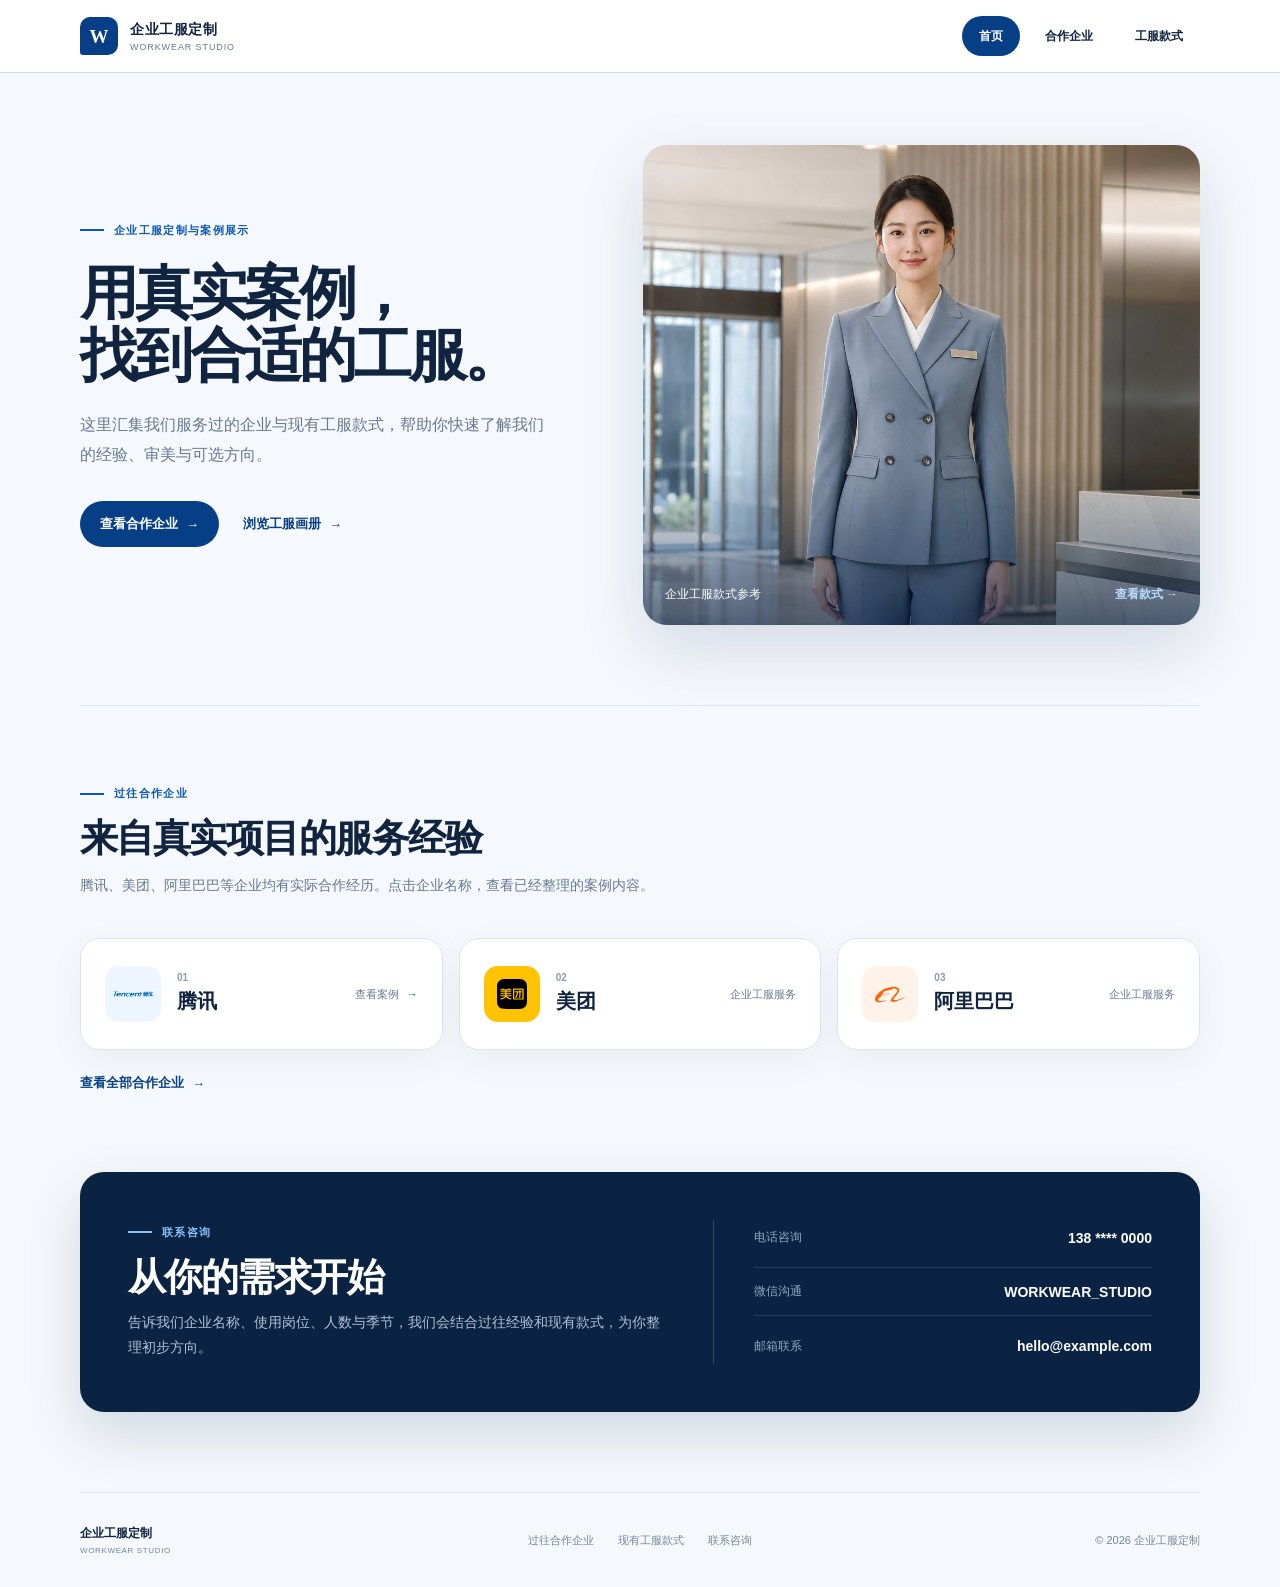
==== index.html @ c310ef92 "统一全站顶部导航" ====
<!doctype html>
<html lang="zh-CN">
  <head>
    <meta charset="utf-8" />
    <meta name="viewport" content="width=device-width, initial-scale=1, viewport-fit=cover" />
    <meta name="theme-color" content="#0b3a78" />
    <meta name="description" content="真实合作企业与现有工服款式，一页了解企业工服定制服务。" />
    <meta property="og:title" content="企业工服定制｜真实案例与效果画册" />
    <meta property="og:description" content="查看过往合作企业与现有工服款式。" />
    <meta property="og:type" content="website" />
    <meta property="og:url" content="https://tingyangyan1998-web.github.io/" />
    <meta property="og:image" content="https://tingyangyan1998-web.github.io/uniform-01-lobby.jpg" />
    <title>企业工服定制｜真实案例与效果画册</title>
    <link rel="stylesheet" href="home.css" />
    <script src="home.js" defer></script>
  </head>
  <body>
    <a class="skip-link" href="#main">跳到主要内容</a>

    <header class="home-header">
      <div class="home-nav">
        <a class="home-brand" href="index.html" aria-label="网站首页">
          <span class="home-mark" aria-hidden="true">W</span>
          <span class="brand-copy"><b>企业工服定制</b><small>WORKWEAR STUDIO</small></span>
        </a>
        <nav aria-label="主导航">
          <a class="is-active" href="index.html" aria-current="page">首页</a>
          <a href="cases.html">合作企业</a>
          <a href="lookbook.html">工服款式</a>
        </nav>
      </div>
    </header>

    <main id="main">
      <section class="home-hero">
        <div class="hero-copy">
          <p class="eyebrow">企业工服定制与案例展示</p>
          <h1>用真实案例，<br />找到合适的工服。</h1>
          <p class="hero-lead">这里汇集我们服务过的企业与现有工服款式，帮助你快速了解我们的经验、审美与可选方向。</p>
          <div class="hero-actions" aria-label="首页主要入口">
            <a class="primary-action" href="cases.html">查看合作企业 <span>→</span></a>
            <a class="text-action" href="lookbook.html">浏览工服画册 <span>→</span></a>
          </div>
        </div>

        <a class="hero-visual" href="lookbook.html" aria-label="查看现有工服款式">
          <img src="uniform-01-lobby.jpg" alt="灰蓝双排扣企业工服效果展示" width="1024" height="1536" fetchpriority="high" />
          <span>企业工服款式参考</span>
          <b>查看款式 →</b>
        </a>
      </section>

      <section class="partner-section section-shell" aria-labelledby="partnerTitle">
        <div class="section-heading">
          <p>过往合作企业</p>
          <h2 id="partnerTitle">来自真实项目的服务经验</h2>
          <span>腾讯、美团、阿里巴巴等企业均有实际合作经历。点击企业名称，查看已经整理的案例内容。</span>
        </div>

        <div class="partner-list">
          <a class="partner-card" href="case-tencent.html">
            <span class="partner-logo partner-logo--tencent"><img src="brand/tencent-logo.png" alt="腾讯 Logo" /></span>
            <span class="partner-name"><small>01</small><b>腾讯</b></span>
            <span class="partner-state">查看案例 <i>→</i></span>
          </a>
          <a class="partner-card" href="cases.html#meituan">
            <span class="partner-logo partner-logo--meituan"><img src="brand/meituan.svg" alt="美团 Logo" /></span>
            <span class="partner-name"><small>02</small><b>美团</b></span>
            <span class="partner-state">企业工服服务</span>
          </a>
          <a class="partner-card" href="cases.html#alibaba">
            <span class="partner-logo partner-logo--alibaba"><img src="brand/alibaba.svg" alt="阿里巴巴 Logo" /></span>
            <span class="partner-name"><small>03</small><b>阿里巴巴</b></span>
            <span class="partner-state">企业工服服务</span>
          </a>
        </div>

        <a class="section-link" href="cases.html">查看全部合作企业 <span>→</span></a>
      </section>

      <section id="contact" class="contact-section section-shell" aria-labelledby="contactTitle">
        <div class="contact-heading">
          <p>联系咨询</p>
          <h2 id="contactTitle">从你的需求开始</h2>
          <span>告诉我们企业名称、使用岗位、人数与季节，我们会结合过往经验和现有款式，为你整理初步方向。</span>
        </div>
        <dl class="contact-details">
          <div>
            <dt>电话咨询</dt>
            <dd>138 **** 0000</dd>
          </div>
          <div>
            <dt>微信沟通</dt>
            <dd>WORKWEAR_STUDIO</dd>
          </div>
          <div>
            <dt>邮箱联系</dt>
            <dd>hello@example.com</dd>
          </div>
        </dl>
      </section>
    </main>

    <footer class="home-footer">
      <div class="footer-brand">
        <b>企业工服定制</b>
        <span>WORKWEAR STUDIO</span>
      </div>
      <nav aria-label="页脚导航">
        <a href="cases.html">过往合作企业</a>
        <a href="lookbook.html">现有工服款式</a>
        <a href="#contact">联系咨询</a>
      </nav>
      <p>© 2026 企业工服定制</p>
    </footer>
  </body>
</html>
---- home.css ----
:root {
  color-scheme: light;
  --font-sans: -apple-system, BlinkMacSystemFont, "Segoe UI", "PingFang SC", "Hiragino Sans GB", "Microsoft YaHei", sans-serif;
  --ink: #10233f;
  --muted: #667990;
  --blue: #0b57b7;
  --blue-dark: #073f87;
  --deep: #0a2342;
  --line: #dce5ef;
  --canvas: #f5f8fc;
  --surface: #ffffff;
  --text-display: clamp(46px, 4.5vw, 60px);
  --text-section: clamp(30px, 3vw, 40px);
  --text-body: 15px;
  --text-small: 12px;
  --space-1: 8px;
  --space-2: 16px;
  --space-3: 24px;
  --space-4: 32px;
  --space-5: 40px;
  --space-6: 48px;
  --space-8: 64px;
  --space-10: 80px;
  --radius-small: 12px;
  --radius-card: 20px;
  --container: 1120px;
}

* { box-sizing: border-box; }

html {
  scroll-behavior: smooth;
  background: var(--canvas);
}

body {
  margin: 0;
  min-width: 320px;
  color: var(--ink);
  background: var(--canvas);
  font-family: var(--font-sans);
  font-size: var(--text-body);
  -webkit-font-smoothing: antialiased;
}

img { max-width: 100%; }
a { color: inherit; }
a:focus-visible { outline: 3px solid #82b9ff; outline-offset: 3px; }

.skip-link {
  position: fixed;
  z-index: 100;
  top: 10px;
  left: 10px;
  padding: 10px 14px;
  color: #fff;
  background: var(--blue-dark);
  border-radius: 8px;
  transform: translateY(-160%);
}

.skip-link:focus { transform: translateY(0); }

.section-shell,
.home-nav,
.home-footer,
.home-hero {
  width: min(var(--container), calc(100% - 48px));
  margin-inline: auto;
}

.home-header {
  position: sticky;
  z-index: 30;
  top: 0;
  border-bottom: 1px solid rgba(204, 217, 231, .88);
  background: rgba(255, 255, 255, .95);
  backdrop-filter: blur(16px);
  -webkit-backdrop-filter: blur(16px);
}

.home-nav {
  min-height: 72px;
  display: flex;
  align-items: center;
  justify-content: space-between;
  gap: var(--space-3);
}

.home-brand {
  display: inline-flex;
  align-items: center;
  gap: 12px;
  flex: 0 0 auto;
  text-decoration: none;
}

.brand-copy { display: grid; gap: 3px; }
.brand-copy b { letter-spacing: .04em; font-size: 14px; }
.brand-copy small { color: var(--muted); letter-spacing: .1em; font-size: 9px; }

.home-mark {
  width: 38px;
  height: 38px;
  display: grid;
  place-items: center;
  border-radius: 10px 10px 10px 3px;
  color: #fff;
  background: var(--blue-dark);
  font: 700 19px/1 Georgia, serif;
}

.home-nav nav {
  display: flex;
  align-items: center;
  gap: var(--space-1);
}

.home-nav nav a {
  min-height: 40px;
  padding: 0 17px;
  display: inline-flex;
  align-items: center;
  justify-content: center;
  border-radius: 999px;
  text-decoration: none;
  white-space: nowrap;
  font-size: 12px;
  font-weight: 700;
}

.home-nav nav a:hover { color: var(--blue-dark); background: #eaf2fb; }
.home-nav nav a.is-active { color: #fff; background: var(--blue-dark); }

.home-hero {
  min-height: 620px;
  padding: 72px 0 80px;
  display: grid;
  grid-template-columns: .92fr 1.08fr;
  align-items: center;
  gap: clamp(48px, 7vw, 88px);
}

.eyebrow,
.section-heading > p,
.contact-heading > p {
  margin: 0;
  display: flex;
  align-items: center;
  gap: 10px;
  color: var(--blue);
  letter-spacing: .12em;
  font-size: 11px;
  font-weight: 750;
}

.eyebrow::before,
.section-heading > p::before,
.contact-heading > p::before {
  content: "";
  width: 24px;
  height: 2px;
  flex: 0 0 auto;
  background: currentColor;
}

.hero-copy h1 {
  max-width: 620px;
  margin: var(--space-3) 0;
  letter-spacing: -.055em;
  font-size: var(--text-display);
  line-height: 1.08;
}

.hero-lead {
  max-width: 520px;
  margin: 0;
  color: var(--muted);
  font-size: 16px;
  line-height: 1.85;
}

.hero-actions {
  margin-top: var(--space-4);
  display: flex;
  align-items: center;
  gap: var(--space-3);
}

.primary-action,
.text-action {
  min-height: 46px;
  display: inline-flex;
  align-items: center;
  justify-content: center;
  gap: var(--space-1);
  text-decoration: none;
  font-size: 13px;
  font-weight: 700;
}

.primary-action {
  padding: 0 20px;
  color: #fff;
  border-radius: 999px;
  background: var(--blue-dark);
}

.primary-action:hover { background: var(--blue); }
.text-action { color: var(--blue-dark); }
.text-action:hover { color: var(--blue); }

.hero-visual {
  position: relative;
  overflow: hidden;
  height: 480px;
  border-radius: 24px;
  background: #dbe5ef;
  box-shadow: 0 24px 64px rgba(18, 53, 91, .14);
  text-decoration: none;
}

.hero-visual::after {
  content: "";
  position: absolute;
  inset: auto 0 0;
  height: 34%;
  background: linear-gradient(transparent, rgba(3, 29, 63, .66));
}

.hero-visual img {
  display: block;
  width: 100%;
  height: 100%;
  object-fit: cover;
  object-position: center top;
}

.hero-visual span,
.hero-visual b {
  position: absolute;
  z-index: 2;
  bottom: 22px;
  color: #fff;
  font-size: 12px;
}

.hero-visual span { left: 22px; }
.hero-visual b { right: 22px; color: #b9dcff; }

.partner-section {
  padding: var(--space-10) 0;
  border-top: 1px solid var(--line);
}

.section-heading {
  max-width: 650px;
}

.section-heading h2,
.contact-heading h2 {
  margin: 14px 0 12px;
  letter-spacing: -.04em;
  font-size: var(--text-section);
  line-height: 1.2;
}

.section-heading > span,
.contact-heading > span {
  color: var(--muted);
  font-size: 14px;
  line-height: 1.8;
}

.partner-list {
  margin-top: var(--space-5);
  display: grid;
  grid-template-columns: repeat(3, minmax(0, 1fr));
  gap: var(--space-2);
}

.partner-card {
  min-height: 112px;
  padding: 24px;
  display: grid;
  grid-template-columns: 56px minmax(0, 1fr) auto;
  align-items: center;
  gap: 16px;
  border: 1px solid var(--line);
  border-radius: var(--radius-card);
  background: var(--surface);
  box-shadow: 0 10px 34px rgba(25, 54, 88, .05);
  text-decoration: none;
  transition: border-color .2s ease, transform .2s ease, box-shadow .2s ease;
}

.partner-card:hover {
  border-color: #b8cee6;
  box-shadow: 0 14px 40px rgba(25, 54, 88, .1);
  transform: translateY(-2px);
}

.partner-logo {
  width: 56px;
  height: 56px;
  display: grid;
  place-items: center;
  overflow: hidden;
  border-radius: 14px;
}

.partner-logo img {
  display: block;
  object-fit: contain;
}

.partner-logo--tencent { background: #edf6ff; }
.partner-logo--tencent img { width: 46px; }
.partner-logo--meituan { background: #ffc300; }
.partner-logo--meituan img { width: 30px; height: 30px; }
.partner-logo--alibaba { background: #fff2e8; }
.partner-logo--alibaba img { width: 31px; height: 31px; }

.partner-name {
  min-width: 0;
  display: grid;
  gap: 5px;
}

.partner-name small {
  color: #8a9db3;
  font: 700 10px/1 var(--font-sans);
}

.partner-name b { font-size: 20px; }

.partner-state {
  color: var(--muted);
  white-space: nowrap;
  font-size: 11px;
}

.partner-state i {
  margin-left: 5px;
  color: var(--blue);
  font-style: normal;
}

.section-link {
  margin-top: var(--space-3);
  display: inline-flex;
  align-items: center;
  gap: var(--space-1);
  color: var(--blue-dark);
  text-decoration: none;
  font-size: 13px;
  font-weight: 700;
}

.section-link:hover { color: var(--blue); }

.contact-section {
  margin-bottom: var(--space-10);
  padding: 48px;
  display: grid;
  grid-template-columns: 1.1fr .9fr;
  align-items: center;
  gap: var(--space-6);
  color: #fff;
  border-radius: 24px;
  background: var(--deep);
  box-shadow: 0 22px 56px rgba(8, 31, 61, .14);
}

.contact-heading > p { color: #86c2ff; }
.contact-heading h2 { margin-bottom: 10px; }
.contact-heading > span { color: #b2c2d5; }

.contact-details {
  margin: 0;
  padding-left: var(--space-5);
  border-left: 1px solid rgba(255, 255, 255, .18);
}

.contact-details > div {
  min-height: 48px;
  padding: 12px 0;
  display: grid;
  grid-template-columns: minmax(88px, .8fr) minmax(0, 1.2fr);
  align-items: center;
  gap: 24px;
  border-bottom: 1px solid rgba(255, 255, 255, .12);
}

.contact-details > div:first-child { padding-top: 0; }
.contact-details > div:last-child {
  padding-bottom: 0;
  border-bottom: 0;
}

.contact-details dt {
  color: #90a8c3;
  font-size: 12px;
}

.contact-details dd {
  margin: 0;
  color: #fff;
  font-size: 14px;
  font-weight: 700;
  text-align: right;
  overflow-wrap: anywhere;
}

.home-footer {
  padding: 32px 0 calc(32px + env(safe-area-inset-bottom));
  display: grid;
  grid-template-columns: 1fr auto 1fr;
  align-items: center;
  gap: var(--space-4);
  border-top: 1px solid var(--line);
  color: #75869a;
  font-size: 11px;
}

.footer-brand { display: grid; gap: 4px; }
.footer-brand b { color: var(--ink); font-size: 12px; }
.footer-brand span { letter-spacing: .08em; font-size: 8px; }

.home-footer nav {
  display: flex;
  justify-content: center;
  gap: var(--space-3);
}

.home-footer nav a { text-decoration: none; }
.home-footer nav a:hover { color: var(--blue); }
.home-footer p { margin: 0; text-align: right; }

@media (max-width: 940px) {
  .home-hero { grid-template-columns: .92fr 1.08fr; gap: 40px; }
  .hero-visual { height: 430px; }
  .partner-list { grid-template-columns: 1fr; }
  .partner-card { min-height: 96px; }
  .contact-section { grid-template-columns: 1fr; }
}

@media (max-width: 720px) {
  :root {
    --text-display: 38px;
    --text-section: 30px;
    --space-10: 64px;
  }

  .section-shell,
  .home-nav,
  .home-footer,
  .home-hero {
    width: min(100% - 28px, 620px);
  }

  .home-nav { min-height: 64px; gap: 8px; }
  .brand-copy { display: none; }
  .home-mark { width: 34px; height: 34px; font-size: 17px; }
  .home-nav nav { gap: 6px; }
  .home-nav nav a { min-height: 44px; padding: 0 11px; font-size: 11px; }

  .home-hero {
    min-height: 0;
    padding: 44px 0 56px;
    grid-template-columns: 1fr;
    gap: var(--space-4);
  }

  .eyebrow,
  .section-heading > p,
  .contact-heading > p { font-size: 10px; }

  .hero-copy h1 { margin: 20px 0; line-height: 1.12; }
  .hero-lead { font-size: 14px; line-height: 1.8; }
  .hero-actions { margin-top: var(--space-3); gap: 18px; }
  .primary-action, .text-action { min-height: 42px; font-size: 12px; }
  .primary-action { padding-inline: 17px; }
  .hero-visual { height: 330px; border-radius: 18px; }
  .hero-visual span, .hero-visual b { bottom: 18px; font-size: 11px; }
  .hero-visual span { left: 18px; }
  .hero-visual b { right: 18px; }

  .partner-section { padding: 56px 0; }
  .section-heading > span, .contact-heading > span { font-size: 13px; }
  .partner-list { margin-top: var(--space-4); gap: 12px; }
  .partner-card { min-height: 92px; padding: 16px; }
  .partner-name b { font-size: 19px; }

  .contact-section {
    margin-bottom: 56px;
    padding: 30px 24px;
    gap: var(--space-4);
    border-radius: 20px;
  }

  .contact-details {
    padding: var(--space-3) 0 0;
    border-top: 1px solid rgba(255, 255, 255, .18);
    border-left: 0;
  }

  .contact-details > div {
    grid-template-columns: minmax(76px, .8fr) minmax(0, 1.2fr);
    gap: 16px;
  }

  .contact-details dd { font-size: 13px; }

  .home-footer {
    padding-top: 24px;
    padding-bottom: calc(24px + env(safe-area-inset-bottom));
    grid-template-columns: 1fr;
    justify-items: center;
    gap: 18px;
    text-align: center;
  }

  .footer-brand { justify-items: center; }
  .home-footer nav { flex-wrap: wrap; gap: 12px 20px; }
  .home-footer p { text-align: center; }
}

@media (max-width: 390px) {
  :root { --text-display: 38px; }
  .section-shell, .home-nav, .home-footer, .home-hero { width: calc(100% - 24px); }
  .home-nav nav a { padding-inline: 8px; font-size: 10px; }
  .hero-actions { display: grid; grid-template-columns: 1fr 1fr; gap: 10px; }
  .hero-visual { height: 310px; }
  .partner-card { grid-template-columns: 48px minmax(0, 1fr); }
  .partner-logo { width: 48px; height: 48px; }
  .partner-state { grid-column: 2; }
}

@media (prefers-reduced-motion: reduce) {
  *, *::before, *::after {
    scroll-behavior: auto !important;
    animation-duration: .01ms !important;
    transition-duration: .01ms !important;
  }
}
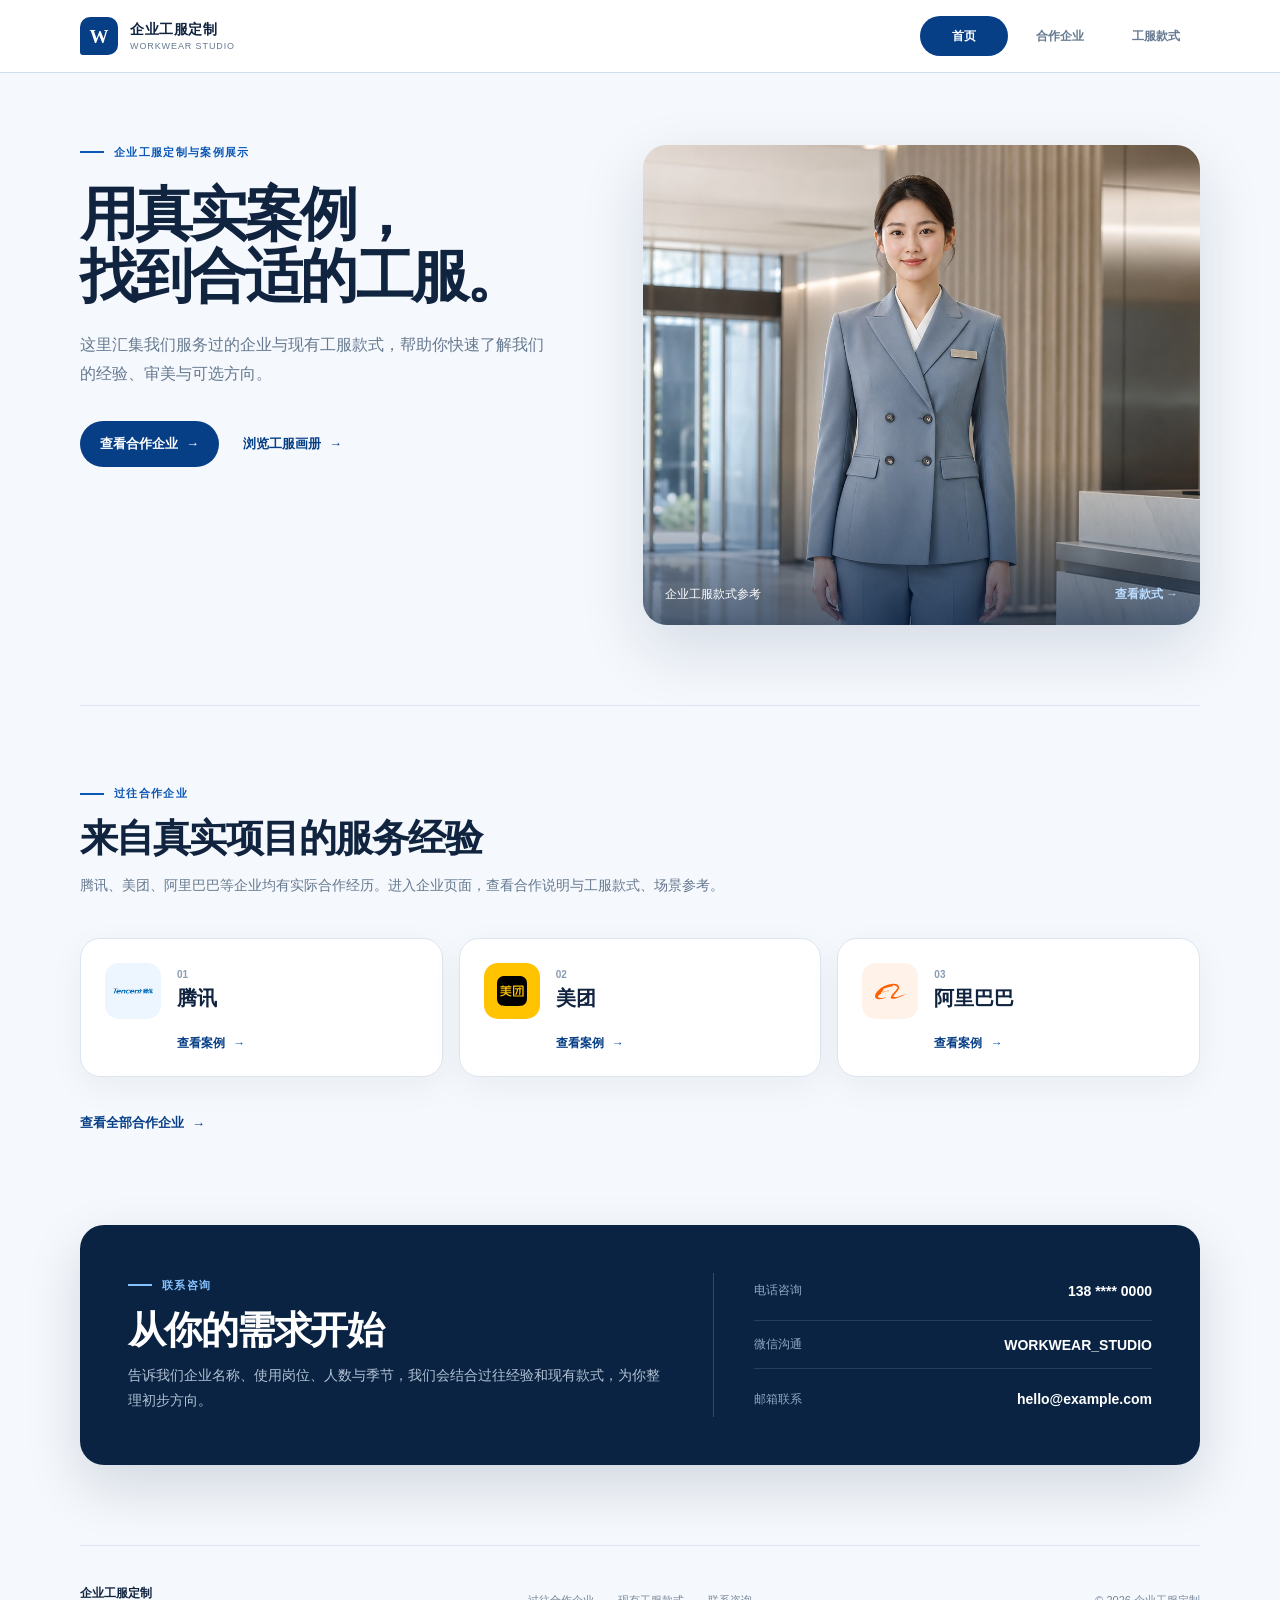
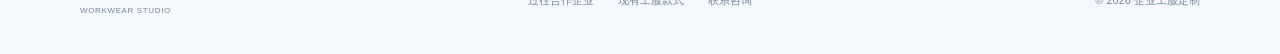
==== commit e7c402fd: "完善企业案例并统一整站视觉" ====
--- a/index.html
+++ b/index.html
@@ -12,18 +12,19 @@
     <meta property="og:image" content="https://tingyangyan1998-web.github.io/uniform-01-lobby.jpg" />
     <title>企业工服定制｜真实案例与效果画册</title>
     <link rel="stylesheet" href="home.css" />
+    <link rel="stylesheet" href="site-shell.css" />
     <script src="home.js" defer></script>
   </head>
   <body>
     <a class="skip-link" href="#main">跳到主要内容</a>
 
-    <header class="home-header">
-      <div class="home-nav">
-        <a class="home-brand" href="index.html" aria-label="网站首页">
-          <span class="home-mark" aria-hidden="true">W</span>
-          <span class="brand-copy"><b>企业工服定制</b><small>WORKWEAR STUDIO</small></span>
+    <header class="home-header global-header">
+      <div class="home-nav global-nav">
+        <a class="home-brand global-brand" href="index.html" aria-label="网站首页">
+          <span class="home-mark global-mark" aria-hidden="true">W</span>
+          <span class="brand-copy global-brand-copy"><b>企业工服定制</b><small>WORKWEAR STUDIO</small></span>
         </a>
-        <nav aria-label="主导航">
+        <nav class="global-tabs" aria-label="主导航">
           <a class="is-active" href="index.html" aria-current="page">首页</a>
           <a href="cases.html">合作企业</a>
           <a href="lookbook.html">工服款式</a>
@@ -35,8 +36,8 @@
       <section class="home-hero">
         <div class="hero-copy">
           <p class="eyebrow">企业工服定制与案例展示</p>
-          <h1>用真实案例，<br />找到合适的工服。</h1>
-          <p class="hero-lead">这里汇集我们服务过的企业与现有工服款式，帮助你快速了解我们的经验、审美与可选方向。</p>
+          <h1 class="global-page-title">用真实案例，<br />找到合适的工服。</h1>
+          <p class="hero-lead global-page-lead">这里汇集我们服务过的企业与现有工服款式，帮助你快速了解我们的经验、审美与可选方向。</p>
           <div class="hero-actions" aria-label="首页主要入口">
             <a class="primary-action" href="cases.html">查看合作企业 <span>→</span></a>
             <a class="text-action" href="lookbook.html">浏览工服画册 <span>→</span></a>
@@ -54,7 +55,7 @@
         <div class="section-heading">
           <p>过往合作企业</p>
           <h2 id="partnerTitle">来自真实项目的服务经验</h2>
-          <span>腾讯、美团、阿里巴巴等企业均有实际合作经历。点击企业名称，查看已经整理的案例内容。</span>
+          <span>腾讯、美团、阿里巴巴等企业均有实际合作经历。进入企业页面，查看合作说明与工服款式、场景参考。</span>
         </div>
 
         <div class="partner-list">
@@ -63,15 +64,15 @@
             <span class="partner-name"><small>01</small><b>腾讯</b></span>
             <span class="partner-state">查看案例 <i>→</i></span>
           </a>
-          <a class="partner-card" href="cases.html#meituan">
+          <a class="partner-card" href="case-meituan.html">
             <span class="partner-logo partner-logo--meituan"><img src="brand/meituan.svg" alt="美团 Logo" /></span>
             <span class="partner-name"><small>02</small><b>美团</b></span>
-            <span class="partner-state">企业工服服务</span>
+            <span class="partner-state">查看案例 <i>→</i></span>
           </a>
-          <a class="partner-card" href="cases.html#alibaba">
+          <a class="partner-card" href="case-alibaba.html">
             <span class="partner-logo partner-logo--alibaba"><img src="brand/alibaba.svg" alt="阿里巴巴 Logo" /></span>
             <span class="partner-name"><small>03</small><b>阿里巴巴</b></span>
-            <span class="partner-state">企业工服服务</span>
+            <span class="partner-state">查看案例 <i>→</i></span>
           </a>
         </div>
 
--- a/home.css
+++ b/home.css
@@ -280,10 +280,10 @@
 }
 
 .partner-card {
-  min-height: 112px;
+  min-height: 132px;
   padding: 24px;
   display: grid;
-  grid-template-columns: 56px minmax(0, 1fr) auto;
+  grid-template-columns: 56px minmax(0, 1fr);
   align-items: center;
   gap: 16px;
   border: 1px solid var(--line);
@@ -335,9 +335,11 @@
 .partner-name b { font-size: 20px; }
 
 .partner-state {
-  color: var(--muted);
+  grid-column: 2;
+  color: var(--blue-dark);
   white-space: nowrap;
-  font-size: 11px;
+  font-size: 12px;
+  font-weight: 700;
 }
 
 .partner-state i {
@@ -348,6 +350,7 @@
 
 .section-link {
   margin-top: var(--space-3);
+  min-height: 44px;
   display: inline-flex;
   align-items: center;
   gap: var(--space-1);
@@ -433,7 +436,7 @@
   gap: var(--space-3);
 }
 
-.home-footer nav a { text-decoration: none; }
+.home-footer nav a { min-height: 44px; display: inline-flex; align-items: center; text-decoration: none; }
 .home-footer nav a:hover { color: var(--blue); }
 .home-footer p { margin: 0; text-align: right; }
 
@@ -441,7 +444,7 @@
   .home-hero { grid-template-columns: .92fr 1.08fr; gap: 40px; }
   .hero-visual { height: 430px; }
   .partner-list { grid-template-columns: 1fr; }
-  .partner-card { min-height: 96px; }
+  .partner-card { min-height: 112px; }
   .contact-section { grid-template-columns: 1fr; }
 }
 
@@ -479,9 +482,9 @@
   .hero-copy h1 { margin: 20px 0; line-height: 1.12; }
   .hero-lead { font-size: 14px; line-height: 1.8; }
   .hero-actions { margin-top: var(--space-3); gap: 18px; }
-  .primary-action, .text-action { min-height: 42px; font-size: 12px; }
+  .primary-action, .text-action { min-height: 44px; font-size: 12px; }
   .primary-action { padding-inline: 17px; }
-  .hero-visual { height: 330px; border-radius: 18px; }
+  .hero-visual { height: 330px; border-radius: 20px; }
   .hero-visual span, .hero-visual b { bottom: 18px; font-size: 11px; }
   .hero-visual span { left: 18px; }
   .hero-visual b { right: 18px; }
@@ -489,8 +492,8 @@
   .partner-section { padding: 56px 0; }
   .section-heading > span, .contact-heading > span { font-size: 13px; }
   .partner-list { margin-top: var(--space-4); gap: 12px; }
-  .partner-card { min-height: 92px; padding: 16px; }
-  .partner-name b { font-size: 19px; }
+  .partner-card { min-height: 112px; padding: 18px; }
+  .partner-name b { font-size: 20px; }
 
   .contact-section {
     margin-bottom: 56px;
--- a/site-shell.css
+++ b/site-shell.css
@@ -0,0 +1,201 @@
+:root {
+  --site-ink: #10233f;
+  --site-muted: #667990;
+  --site-blue: #0b57b7;
+  --site-blue-dark: #073f87;
+  --site-line: #dce5ef;
+  --site-canvas: #f5f8fc;
+  --site-container: 1120px;
+}
+
+.global-header {
+  position: sticky;
+  z-index: 30;
+  top: 0;
+  border-bottom: 1px solid rgba(204, 217, 231, .88);
+  background: rgba(255, 255, 255, .95);
+  backdrop-filter: blur(16px);
+  -webkit-backdrop-filter: blur(16px);
+}
+
+.global-nav.global-nav {
+  width: min(var(--site-container), calc(100% - 48px));
+  height: 72px;
+  min-height: 72px;
+  margin-inline: auto;
+  display: flex;
+  align-items: center;
+  justify-content: space-between;
+  gap: 24px;
+}
+
+.global-brand.global-brand {
+  min-width: 0;
+  display: inline-flex;
+  align-items: center;
+  gap: 12px;
+  flex: 0 0 auto;
+  color: var(--site-ink);
+  text-decoration: none;
+}
+
+.global-mark.global-mark {
+  width: 38px;
+  height: 38px;
+  display: grid;
+  place-items: center;
+  flex: 0 0 38px;
+  border-radius: 10px 10px 10px 3px;
+  color: #fff;
+  background: var(--site-blue-dark);
+  font: 700 19px/1 Georgia, serif;
+}
+
+.global-brand-copy.global-brand-copy {
+  display: grid;
+  gap: 3px;
+}
+
+.global-brand-copy :is(b, strong) {
+  color: var(--site-ink);
+  letter-spacing: .04em;
+  font-size: 14px;
+  line-height: 1.2;
+}
+
+.global-brand-copy small {
+  color: var(--site-muted);
+  letter-spacing: .1em;
+  font-size: 9px;
+  line-height: 1.2;
+}
+
+.global-nav .global-tabs {
+  width: 280px;
+  display: grid;
+  grid-template-columns: repeat(3, 88px);
+  align-items: center;
+  gap: 8px;
+}
+
+.global-nav .global-tabs a {
+  width: 88px;
+  min-height: 40px;
+  padding: 0;
+  display: inline-flex;
+  align-items: center;
+  justify-content: center;
+  border-radius: 999px;
+  color: var(--site-muted);
+  background: transparent;
+  text-decoration: none;
+  white-space: nowrap;
+  font-size: 12px;
+  font-weight: 700;
+}
+
+.global-nav .global-tabs a:hover {
+  color: var(--site-blue-dark);
+  background: #eaf2fb;
+}
+
+.global-nav .global-tabs a.is-active {
+  color: #fff;
+  background: var(--site-blue-dark);
+}
+
+h1.global-page-title {
+  margin-top: 24px;
+  margin-bottom: 24px;
+  letter-spacing: -.05em;
+  font-size: clamp(46px, 4.5vw, 60px);
+  line-height: 1.08;
+}
+
+/* Keep the label above each primary-page title on one shared text rhythm. */
+.home-hero .eyebrow,
+.archive-hero .overline,
+.intro > .eyebrow {
+  margin-bottom: 0;
+  font-size: 11px;
+  line-height: 14px;
+}
+
+.global-page-lead.global-page-lead {
+  margin-top: 0;
+  margin-bottom: 0;
+  color: var(--site-muted);
+  font-size: 16px;
+  line-height: 1.8;
+}
+
+.home-hero {
+  min-height: 0;
+  padding-top: 72px;
+  align-items: start;
+}
+
+.archive-hero,
+.catalog-shell {
+  padding-top: 72px;
+}
+
+@media (max-width: 720px) {
+  .global-nav.global-nav {
+    width: min(100% - 28px, 620px);
+    height: 64px;
+    min-height: 64px;
+    gap: 8px;
+  }
+
+  .global-brand-copy.global-brand-copy { display: none; }
+
+  .global-mark.global-mark {
+    width: 34px;
+    height: 34px;
+    flex-basis: 34px;
+    font-size: 17px;
+  }
+
+  .global-nav .global-tabs {
+    width: 248px;
+    grid-template-columns: repeat(3, 80px);
+    gap: 4px;
+  }
+
+  .global-nav .global-tabs a {
+    width: 80px;
+    min-height: 44px;
+    padding: 0;
+    font-size: 11px;
+  }
+
+  h1.global-page-title {
+    margin-top: 20px;
+    margin-bottom: 20px;
+    font-size: 38px;
+    line-height: 1.12;
+  }
+
+  .home-hero .eyebrow,
+  .archive-hero .overline,
+  .intro > .eyebrow {
+    font-size: 10px;
+    line-height: 14px;
+  }
+
+  .global-page-lead.global-page-lead {
+    font-size: 14px;
+    line-height: 1.8;
+  }
+
+  .home-hero,
+  .archive-hero,
+  .catalog-shell {
+    padding-top: 48px;
+  }
+}
+
+@media (max-width: 390px) {
+  .global-nav.global-nav { width: calc(100% - 24px); }
+}
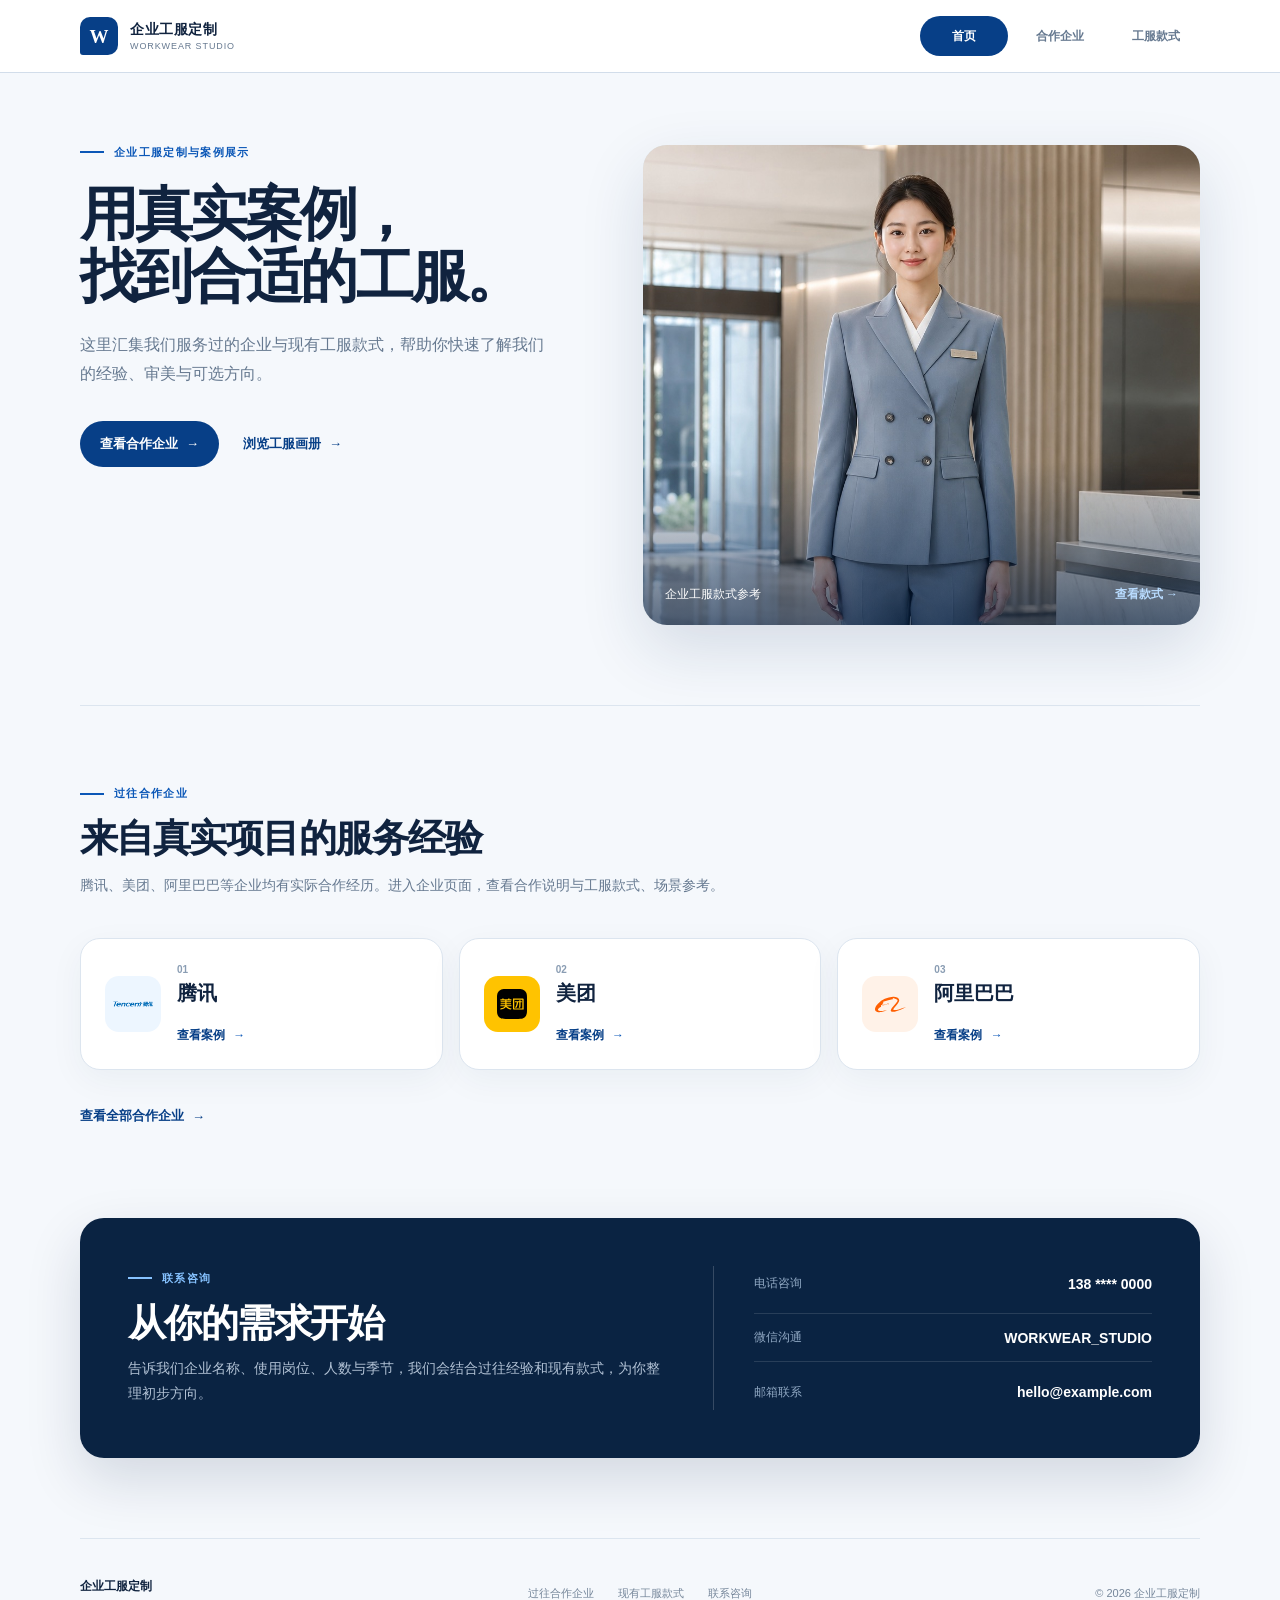
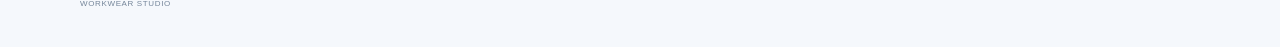
==== commit d80f5758: "精简企业案例信息并修正视觉细节" ====
--- a/index.html
+++ b/index.html
@@ -11,9 +11,9 @@
     <meta property="og:url" content="https://tingyangyan1998-web.github.io/" />
     <meta property="og:image" content="https://tingyangyan1998-web.github.io/uniform-01-lobby.jpg" />
     <title>企业工服定制｜真实案例与效果画册</title>
-    <link rel="stylesheet" href="home.css" />
-    <link rel="stylesheet" href="site-shell.css" />
-    <script src="home.js" defer></script>
+    <link rel="stylesheet" href="home.css?v=20260830-refine" />
+    <link rel="stylesheet" href="site-shell.css?v=e7c402f" />
+    <script src="home.js?v=e7c402f" defer></script>
   </head>
   <body>
     <a class="skip-link" href="#main">跳到主要内容</a>
--- a/home.css
+++ b/home.css
@@ -303,6 +303,8 @@
 .partner-logo {
   width: 56px;
   height: 56px;
+  grid-row: 1 / span 2;
+  align-self: center;
   display: grid;
   place-items: center;
   overflow: hidden;
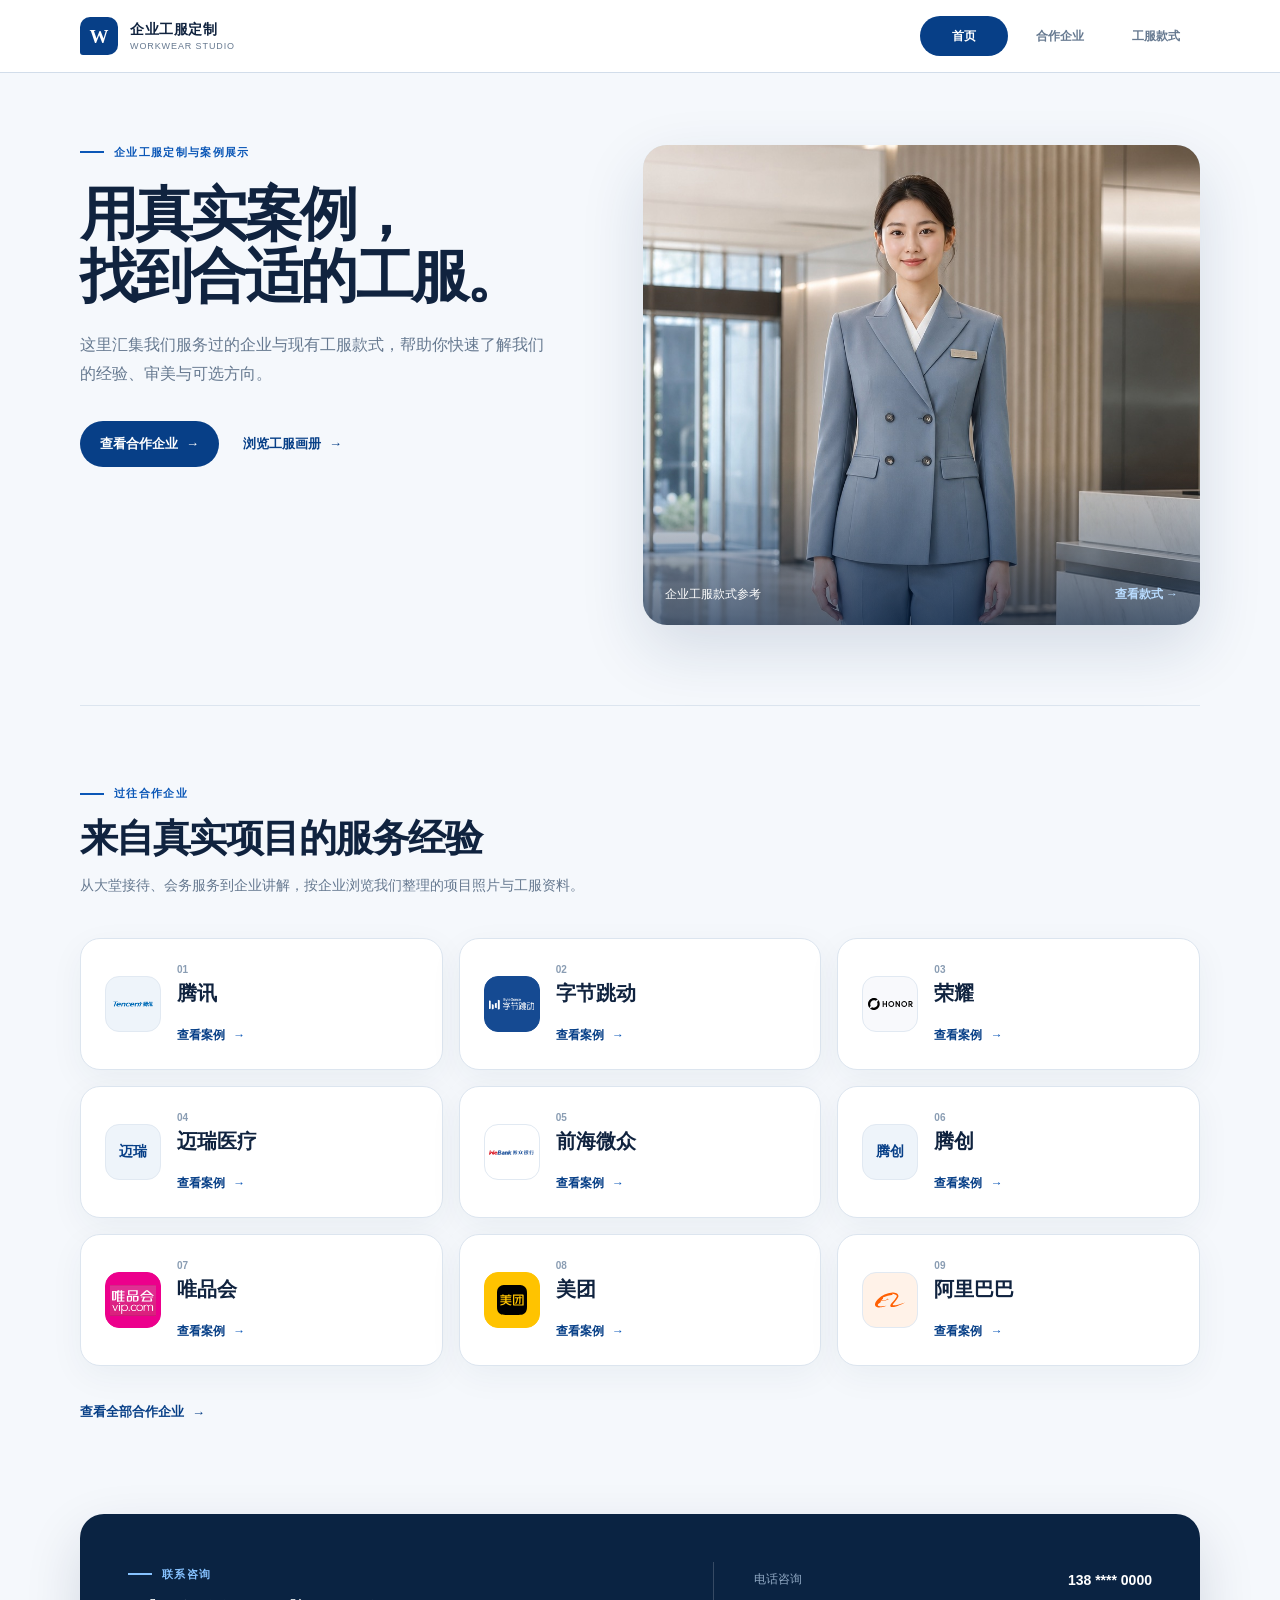
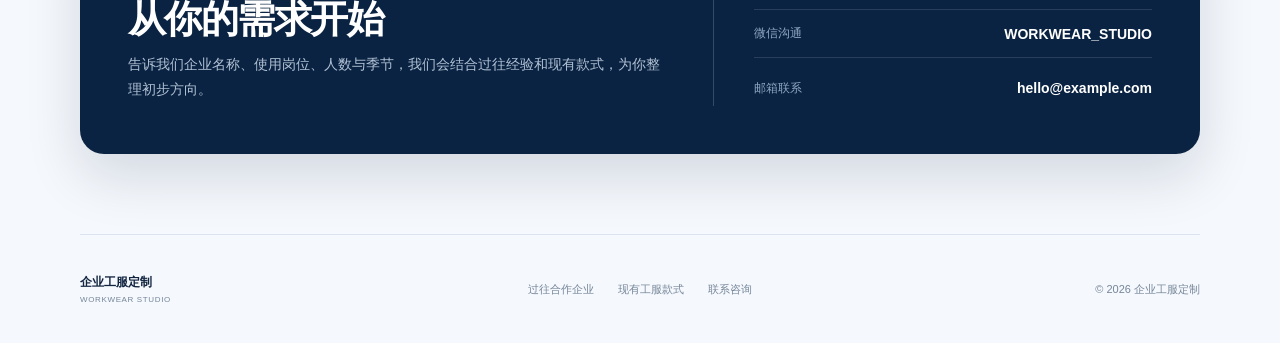
==== commit f7a63d91: "接入七家企业真实工服案例与原始项目照片" ====
--- a/index.html
+++ b/index.html
@@ -12,6 +12,7 @@
     <meta property="og:image" content="https://tingyangyan1998-web.github.io/uniform-01-lobby.jpg" />
     <title>企业工服定制｜真实案例与效果画册</title>
     <link rel="stylesheet" href="home.css?v=20260830-refine" />
+    <link rel="stylesheet" href="company-brands.css?v=20260831-cases-2" />
     <link rel="stylesheet" href="site-shell.css?v=e7c402f" />
     <script src="home.js?v=e7c402f" defer></script>
   </head>
@@ -55,23 +56,53 @@
         <div class="section-heading">
           <p>过往合作企业</p>
           <h2 id="partnerTitle">来自真实项目的服务经验</h2>
-          <span>腾讯、美团、阿里巴巴等企业均有实际合作经历。进入企业页面，查看合作说明与工服款式、场景参考。</span>
+          <span>从大堂接待、会务服务到企业讲解，按企业浏览我们整理的项目照片与工服资料。</span>
         </div>
 
-        <div class="partner-list">
+        <div class="partner-list partner-list--expanded">
           <a class="partner-card" href="case-tencent.html">
-            <span class="partner-logo partner-logo--tencent"><img src="brand/tencent-logo.png" alt="腾讯 Logo" /></span>
+            <span class="partner-logo logo-token brand-tencent"><img src="brand/tencent-logo.png" alt="腾讯 Logo" loading="lazy" decoding="async" /></span>
             <span class="partner-name"><small>01</small><b>腾讯</b></span>
             <span class="partner-state">查看案例 <i>→</i></span>
           </a>
+          <a class="partner-card" href="case-bytedance.html">
+            <span class="partner-logo logo-token brand-bytedance"><img src="brand/bytedance.png" alt="字节跳动 Logo" loading="lazy" decoding="async" /></span>
+            <span class="partner-name"><small>02</small><b>字节跳动</b></span>
+            <span class="partner-state">查看案例 <i>→</i></span>
+          </a>
+          <a class="partner-card" href="case-honor.html">
+            <span class="partner-logo logo-token brand-honor"><img src="brand/honor.svg" alt="荣耀 Logo" loading="lazy" decoding="async" /></span>
+            <span class="partner-name"><small>03</small><b>荣耀</b></span>
+            <span class="partner-state">查看案例 <i>→</i></span>
+          </a>
+          <a class="partner-card" href="case-mindray.html">
+            <span class="partner-logo logo-token brand-mindray"><span class="brand-wordmark" aria-hidden="true">迈瑞</span></span>
+            <span class="partner-name"><small>04</small><b>迈瑞医疗</b></span>
+            <span class="partner-state">查看案例 <i>→</i></span>
+          </a>
+          <a class="partner-card" href="case-webank.html">
+            <span class="partner-logo logo-token brand-webank"><img src="brand/webank.png" alt="前海微众 Logo" loading="lazy" decoding="async" /></span>
+            <span class="partner-name"><small>05</small><b>前海微众</b></span>
+            <span class="partner-state">查看案例 <i>→</i></span>
+          </a>
+          <a class="partner-card" href="case-tengchuang.html">
+            <span class="partner-logo logo-token brand-tengchuang"><span class="brand-wordmark" aria-hidden="true">腾创</span></span>
+            <span class="partner-name"><small>06</small><b>腾创</b></span>
+            <span class="partner-state">查看案例 <i>→</i></span>
+          </a>
+          <a class="partner-card" href="case-vipshop.html">
+            <span class="partner-logo logo-token brand-vipshop"><img src="brand/vipshop.png" alt="唯品会 Logo" loading="lazy" decoding="async" /></span>
+            <span class="partner-name"><small>07</small><b>唯品会</b></span>
+            <span class="partner-state">查看案例 <i>→</i></span>
+          </a>
           <a class="partner-card" href="case-meituan.html">
-            <span class="partner-logo partner-logo--meituan"><img src="brand/meituan.svg" alt="美团 Logo" /></span>
-            <span class="partner-name"><small>02</small><b>美团</b></span>
+            <span class="partner-logo logo-token brand-meituan"><img src="brand/meituan.svg" alt="美团 Logo" loading="lazy" decoding="async" /></span>
+            <span class="partner-name"><small>08</small><b>美团</b></span>
             <span class="partner-state">查看案例 <i>→</i></span>
           </a>
           <a class="partner-card" href="case-alibaba.html">
-            <span class="partner-logo partner-logo--alibaba"><img src="brand/alibaba.svg" alt="阿里巴巴 Logo" /></span>
-            <span class="partner-name"><small>03</small><b>阿里巴巴</b></span>
+            <span class="partner-logo logo-token brand-alibaba"><img src="brand/alibaba.svg" alt="阿里巴巴 Logo" loading="lazy" decoding="async" /></span>
+            <span class="partner-name"><small>09</small><b>阿里巴巴</b></span>
             <span class="partner-state">查看案例 <i>→</i></span>
           </a>
         </div>
--- a/company-brands.css
+++ b/company-brands.css
@@ -0,0 +1,44 @@
+.logo-token {
+  flex: 0 0 auto;
+  background: #eef4fa;
+  border: 1px solid #e1e9f2;
+}
+
+.logo-token img {
+  display: block;
+  width: 84%;
+  height: 70%;
+  max-width: 100%;
+  object-fit: contain;
+}
+
+.brand-bytedance { background: #154a92; border-color: #154a92; }
+.brand-honor { background: #f8f9fc; }
+.brand-webank { background: #fff; }
+.brand-vipshop { background: #ec008c; border-color: #ec008c; }
+.brand-meituan { background: #ffc300; border-color: #ffc300; }
+.brand-alibaba { background: #fff2e8; }
+.brand-meituan img, .brand-alibaba img { width: 56%; height: 56%; }
+.brand-vipshop img { width: 85%; max-width: 85px; height: auto; }
+.brand-wordmark { color: #073f87; font-size: 14px; font-weight: 750; white-space: nowrap; }
+.identity-logo .brand-wordmark { font-size: 30px; }
+.identity-logo.brand-honor img { max-width: 150px; }
+.identity-logo.brand-webank img { width: 88%; }
+
+@media (min-width: 721px) and (max-width: 940px) {
+  .partner-list--expanded { grid-template-columns: repeat(2, minmax(0, 1fr)); }
+}
+
+@media (min-width: 621px) and (max-width: 900px) {
+  .company-grid--expanded { grid-template-columns: repeat(2, minmax(0, 1fr)); }
+}
+
+@media (max-width: 720px) {
+  .partner-list--expanded { grid-template-columns: repeat(2, minmax(0, 1fr)); gap: 10px; }
+  .partner-list--expanded .partner-card { min-height: 104px; padding: 16px 12px; grid-template-columns: 36px minmax(0, 1fr); gap: 8px; }
+  .partner-list--expanded .partner-logo { width: 36px; height: 44px; border-radius: 9px; }
+  .partner-list--expanded .brand-wordmark { font-size: 12px; }
+  .partner-list--expanded .partner-name b { font-size: 15px; white-space: nowrap; }
+  .partner-list--expanded .partner-state { font-size: 11px; }
+  .partner-list--expanded .partner-state i { margin-left: 2px; }
+}
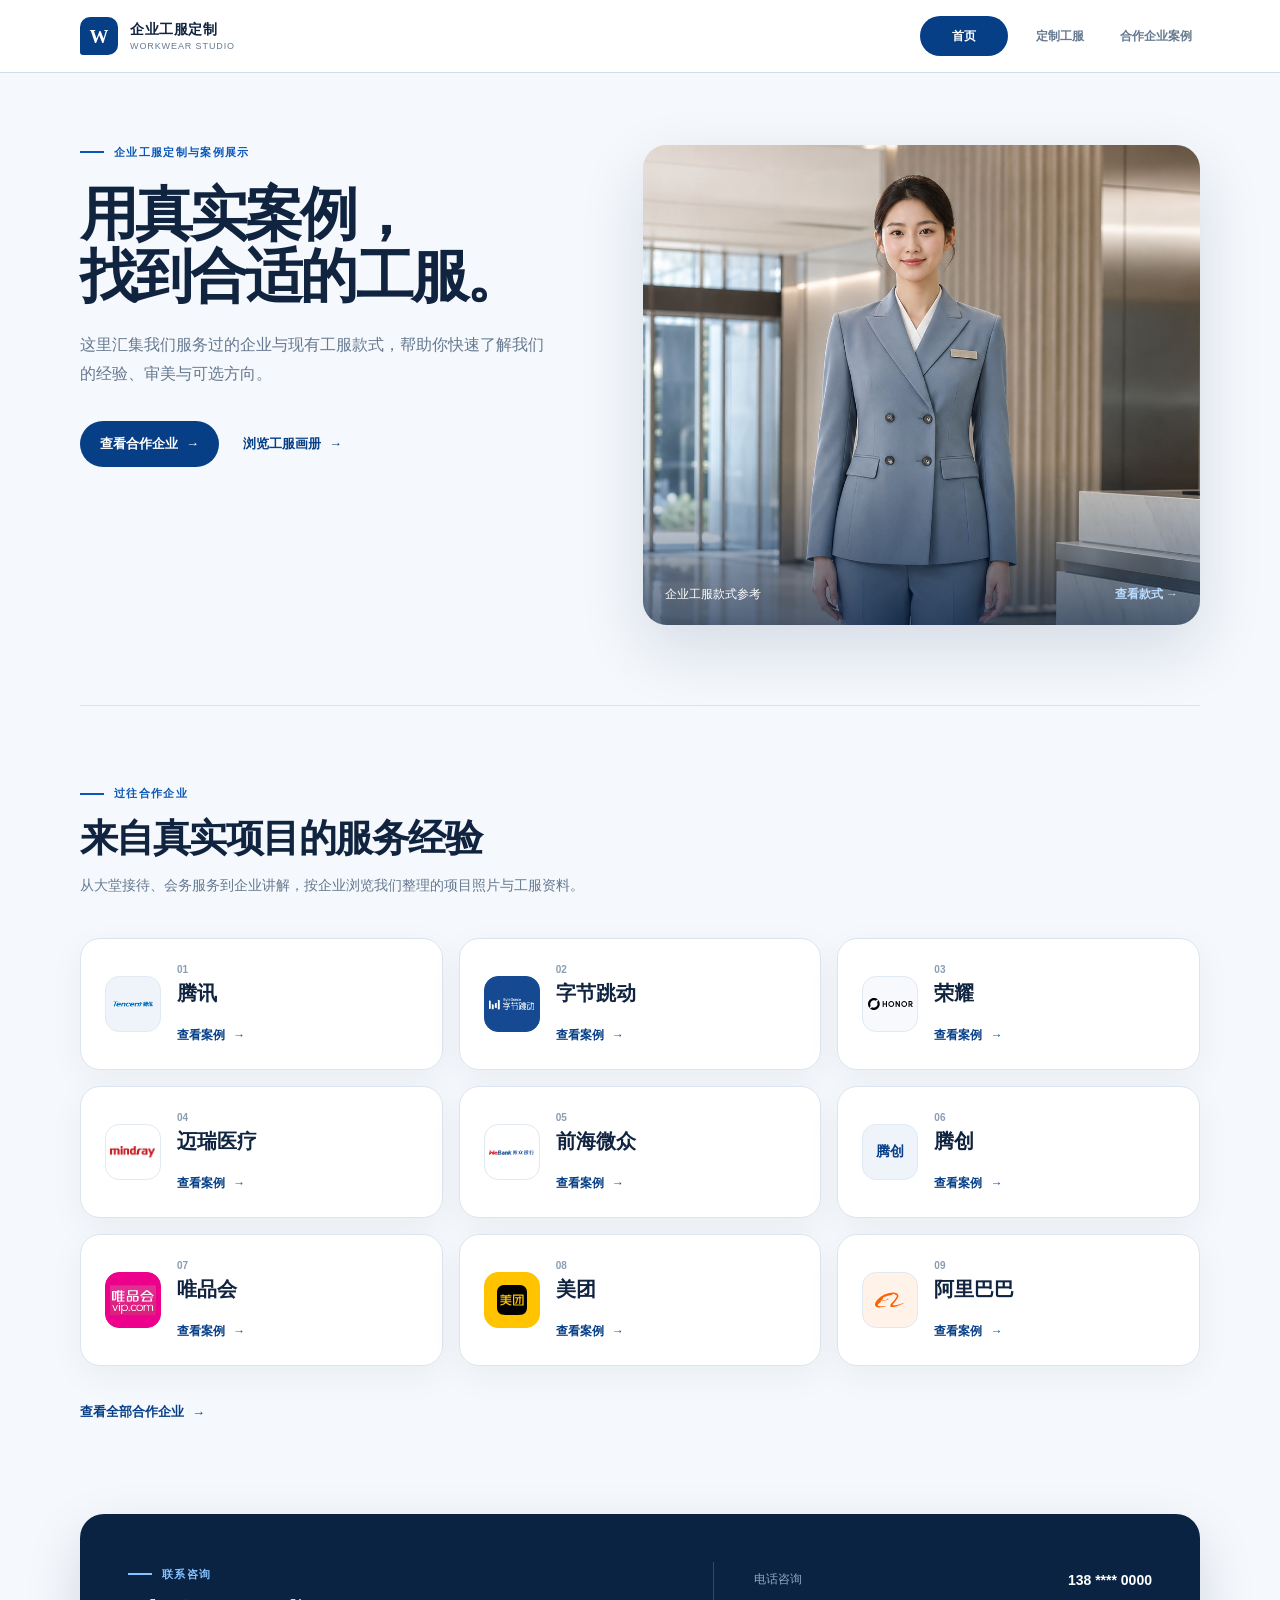
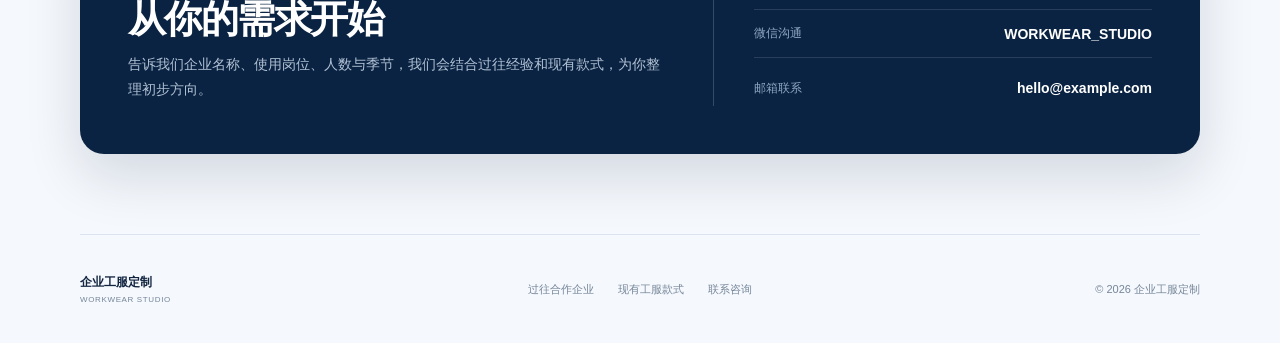
==== commit 680a49c8: "统一顶部导航顺序并补充迈瑞官方字标" ====
--- a/index.html
+++ b/index.html
@@ -12,7 +12,7 @@
     <meta property="og:image" content="https://tingyangyan1998-web.github.io/uniform-01-lobby.jpg" />
     <title>企业工服定制｜真实案例与效果画册</title>
     <link rel="stylesheet" href="home.css?v=20260830-refine" />
-    <link rel="stylesheet" href="company-brands.css?v=20260831-cases-2" />
+    <link rel="stylesheet" href="company-brands.css?v=20260901-mindray" />
     <link rel="stylesheet" href="site-shell.css?v=e7c402f" />
     <script src="home.js?v=e7c402f" defer></script>
   </head>
@@ -27,8 +27,8 @@
         </a>
         <nav class="global-tabs" aria-label="主导航">
           <a class="is-active" href="index.html" aria-current="page">首页</a>
-          <a href="cases.html">合作企业</a>
-          <a href="lookbook.html">工服款式</a>
+          <a href="lookbook.html">定制工服</a>
+          <a href="cases.html">合作企业案例</a>
         </nav>
       </div>
     </header>
@@ -76,7 +76,7 @@
             <span class="partner-state">查看案例 <i>→</i></span>
           </a>
           <a class="partner-card" href="case-mindray.html">
-            <span class="partner-logo logo-token brand-mindray"><span class="brand-wordmark" aria-hidden="true">迈瑞</span></span>
+            <span class="partner-logo logo-token brand-mindray"><img src="brand/mindray.svg" alt="迈瑞医疗 Logo" loading="lazy" decoding="async" /></span>
             <span class="partner-name"><small>04</small><b>迈瑞医疗</b></span>
             <span class="partner-state">查看案例 <i>→</i></span>
           </a>
--- a/company-brands.css
+++ b/company-brands.css
@@ -14,6 +14,7 @@
 
 .brand-bytedance { background: #154a92; border-color: #154a92; }
 .brand-honor { background: #f8f9fc; }
+.brand-mindray { background: #fff; }
 .brand-webank { background: #fff; }
 .brand-vipshop { background: #ec008c; border-color: #ec008c; }
 .brand-meituan { background: #ffc300; border-color: #ffc300; }
@@ -23,7 +24,20 @@
 .brand-wordmark { color: #073f87; font-size: 14px; font-weight: 750; white-space: nowrap; }
 .identity-logo .brand-wordmark { font-size: 30px; }
 .identity-logo.brand-honor img { max-width: 150px; }
+.identity-logo.brand-mindray img { width: 86%; height: auto; }
 .identity-logo.brand-webank img { width: 88%; }
+
+.partner-list--expanded { --partner-logo-size: 56px; }
+.partner-list--expanded .partner-card { grid-template-columns: var(--partner-logo-size) minmax(0, 1fr); }
+.partner-list--expanded .partner-logo {
+  width: var(--partner-logo-size);
+  height: var(--partner-logo-size);
+  min-width: var(--partner-logo-size);
+  min-height: var(--partner-logo-size);
+  aspect-ratio: 1 / 1;
+  align-self: center;
+  justify-self: center;
+}
 
 @media (min-width: 721px) and (max-width: 940px) {
   .partner-list--expanded { grid-template-columns: repeat(2, minmax(0, 1fr)); }
@@ -34,9 +48,9 @@
 }
 
 @media (max-width: 720px) {
-  .partner-list--expanded { grid-template-columns: repeat(2, minmax(0, 1fr)); gap: 10px; }
-  .partner-list--expanded .partner-card { min-height: 104px; padding: 16px 12px; grid-template-columns: 36px minmax(0, 1fr); gap: 8px; }
-  .partner-list--expanded .partner-logo { width: 36px; height: 44px; border-radius: 9px; }
+  .partner-list--expanded { --partner-logo-size: 44px; grid-template-columns: repeat(2, minmax(0, 1fr)); gap: 10px; }
+  .partner-list--expanded .partner-card { min-height: 104px; padding: 16px 12px; gap: 8px; }
+  .partner-list--expanded .partner-logo { border-radius: 11px; }
   .partner-list--expanded .brand-wordmark { font-size: 12px; }
   .partner-list--expanded .partner-name b { font-size: 15px; white-space: nowrap; }
   .partner-list--expanded .partner-state { font-size: 11px; }
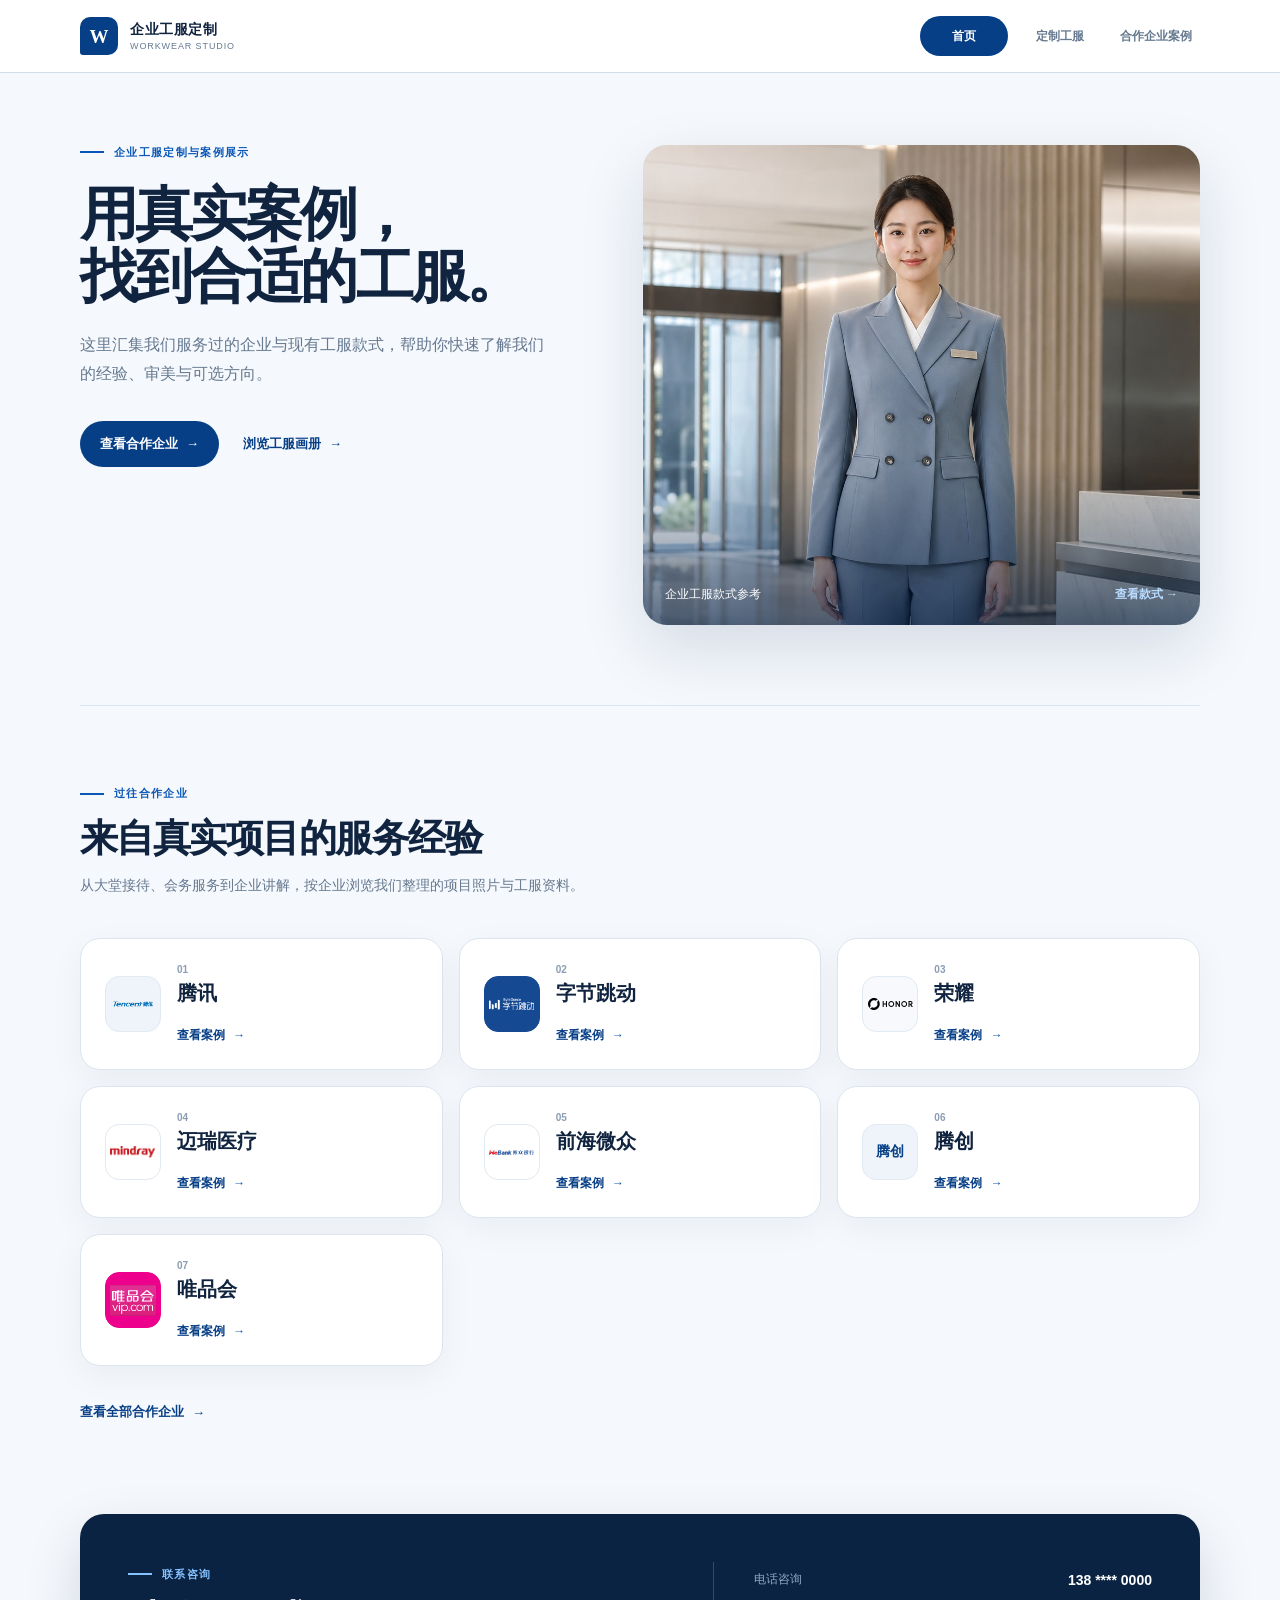
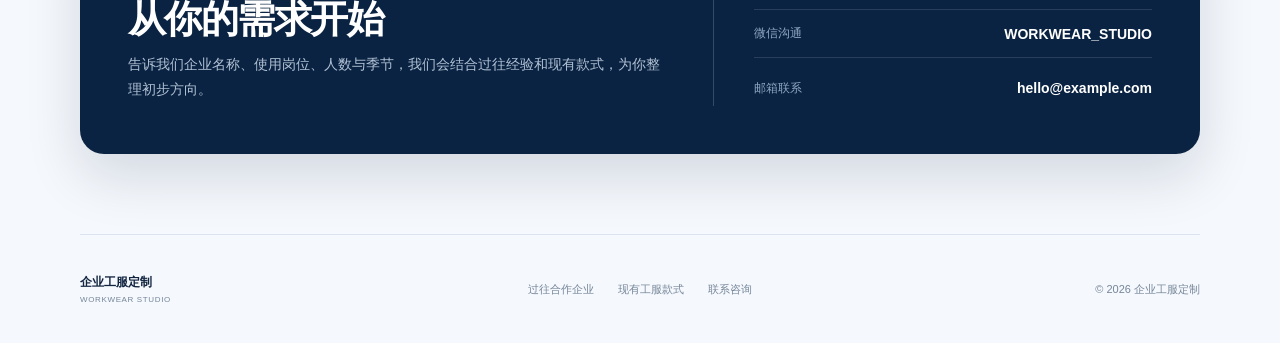
==== commit 915548ea: "移除美团与阿里巴巴公开案例内容" ====
--- a/index.html
+++ b/index.html
@@ -95,16 +95,6 @@
             <span class="partner-name"><small>07</small><b>唯品会</b></span>
             <span class="partner-state">查看案例 <i>→</i></span>
           </a>
-          <a class="partner-card" href="case-meituan.html">
-            <span class="partner-logo logo-token brand-meituan"><img src="brand/meituan.svg" alt="美团 Logo" loading="lazy" decoding="async" /></span>
-            <span class="partner-name"><small>08</small><b>美团</b></span>
-            <span class="partner-state">查看案例 <i>→</i></span>
-          </a>
-          <a class="partner-card" href="case-alibaba.html">
-            <span class="partner-logo logo-token brand-alibaba"><img src="brand/alibaba.svg" alt="阿里巴巴 Logo" loading="lazy" decoding="async" /></span>
-            <span class="partner-name"><small>09</small><b>阿里巴巴</b></span>
-            <span class="partner-state">查看案例 <i>→</i></span>
-          </a>
         </div>
 
         <a class="section-link" href="cases.html">查看全部合作企业 <span>→</span></a>
--- a/home.css
+++ b/home.css
@@ -318,10 +318,6 @@
 
 .partner-logo--tencent { background: #edf6ff; }
 .partner-logo--tencent img { width: 46px; }
-.partner-logo--meituan { background: #ffc300; }
-.partner-logo--meituan img { width: 30px; height: 30px; }
-.partner-logo--alibaba { background: #fff2e8; }
-.partner-logo--alibaba img { width: 31px; height: 31px; }
 
 .partner-name {
   min-width: 0;
--- a/company-brands.css
+++ b/company-brands.css
@@ -17,9 +17,6 @@
 .brand-mindray { background: #fff; }
 .brand-webank { background: #fff; }
 .brand-vipshop { background: #ec008c; border-color: #ec008c; }
-.brand-meituan { background: #ffc300; border-color: #ffc300; }
-.brand-alibaba { background: #fff2e8; }
-.brand-meituan img, .brand-alibaba img { width: 56%; height: 56%; }
 .brand-vipshop img { width: 85%; max-width: 85px; height: auto; }
 .brand-wordmark { color: #073f87; font-size: 14px; font-weight: 750; white-space: nowrap; }
 .identity-logo .brand-wordmark { font-size: 30px; }
